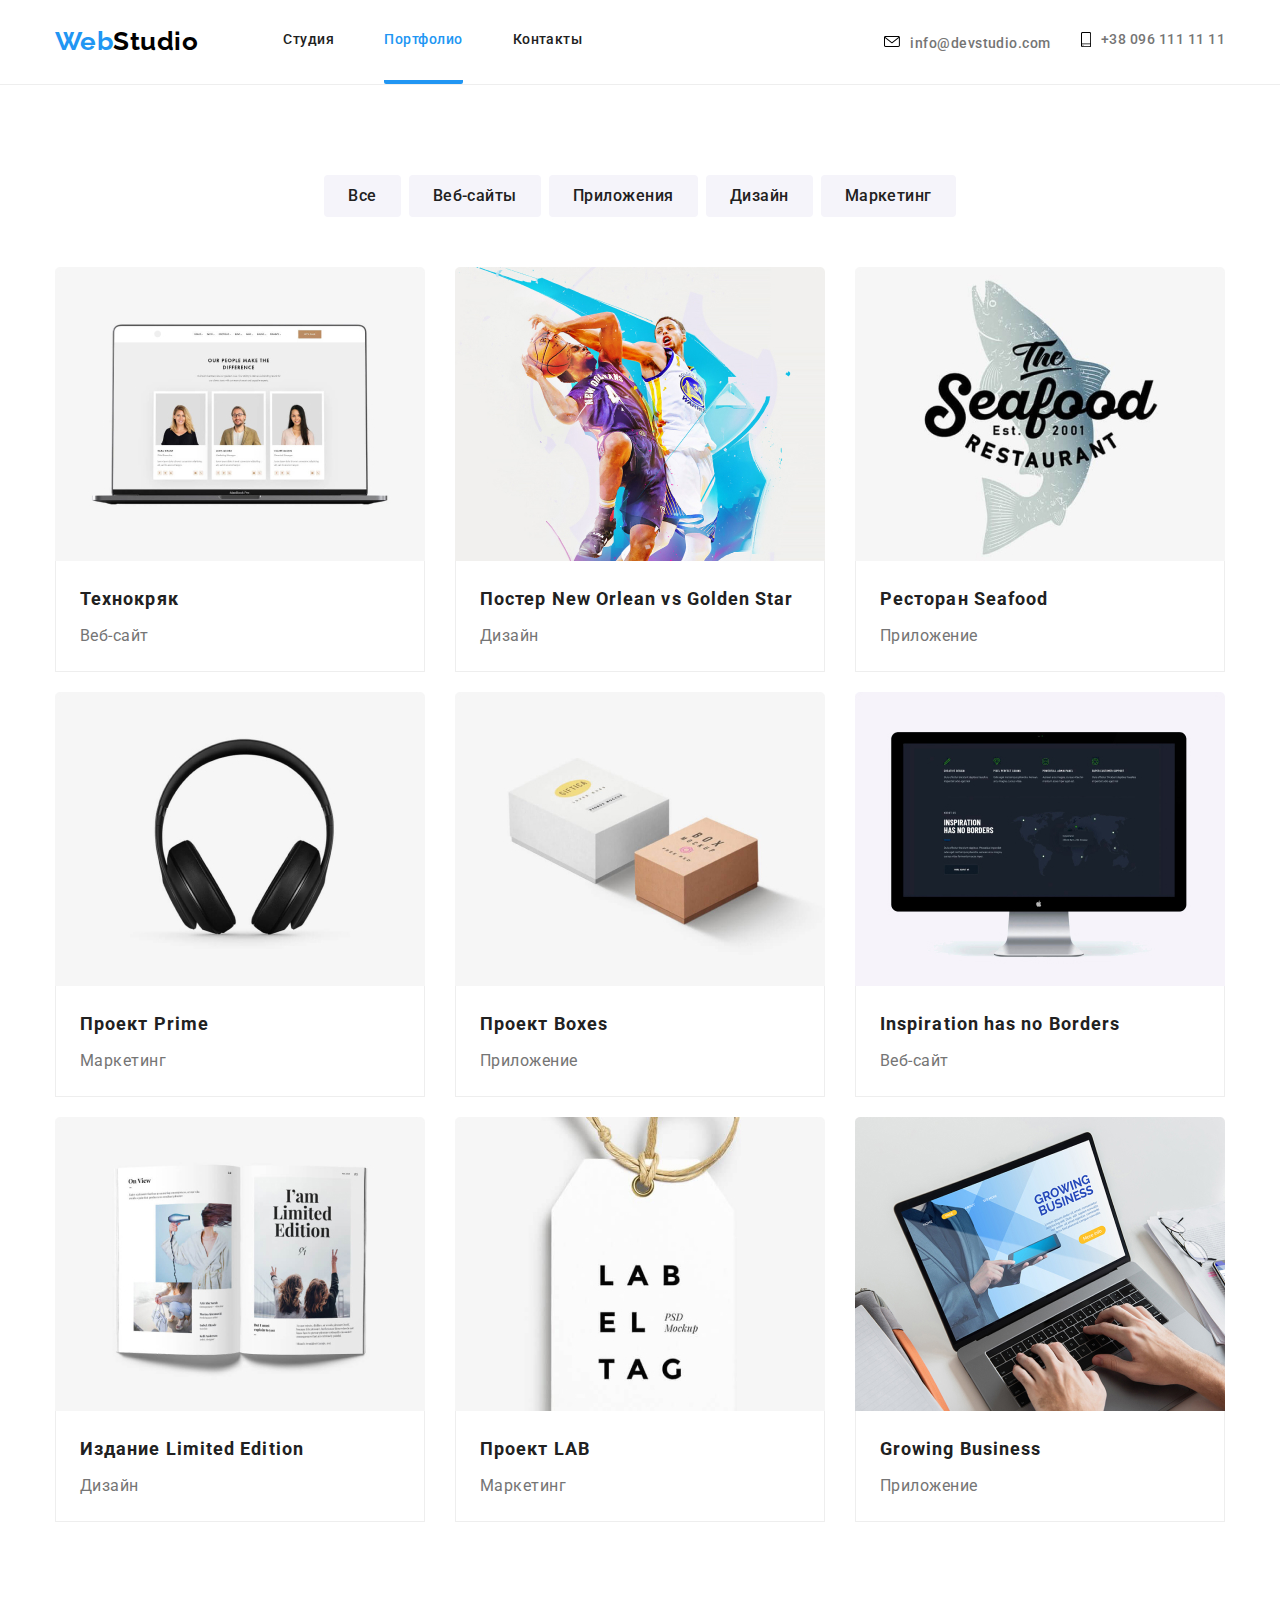
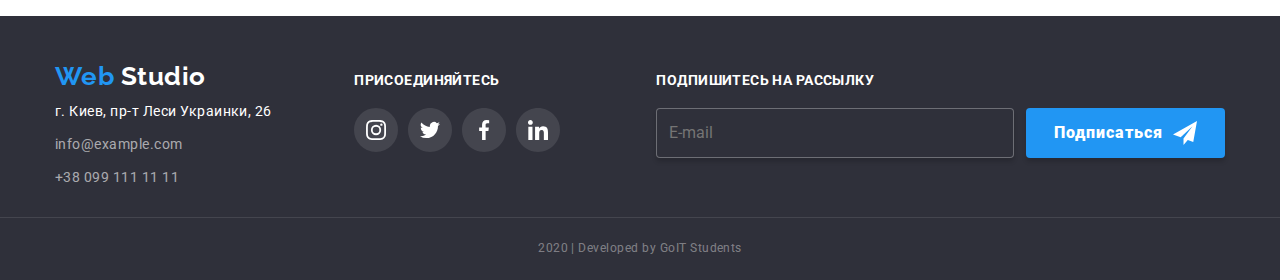
==== portfolio.html @ 364e5154 "ДЗ 4" ====
<!DOCTYPE html>
<html lang="ru">
<head>
    <meta charset="UTF-8">
    <meta name="viewport" content="width=device-width, initial-scale=1.0">
    <title>Portfolio</title>
    <link href="https://fonts.googleapis.com/css2?family=Roboto:wght@400;500;900&display=swap" rel="stylesheet">
    <link href="https://fonts.googleapis.com/css2?family=Raleway:wght@700&display=swap" rel="stylesheet">
    <link rel="stylesheet" href="https://cdnjs.cloudflare.com/ajax/libs/modern-normalize/0.6.0/modern-normalize.min.css">
    <link rel="stylesheet" href="./css/styles.css">
    
</head>
<body>
    <header class="header">
        <div class="conteiner flex">
            <nav class="nav flex">
                <a class="logo" href="./index.html"><span>Web</span> Studio</a>
                <ul class="nav-title">
                    <li><a class="link" href="./index.html">Студия</a></li>
                    <li><a class="current link" href="./portfolio.html">Портфолио</a></li>
                    <li><a class="link" href="">Контакты</a></li>
                </ul>
            </nav>
            
            <address class="contacts">
                <ul>
                    <li><a class="contacts-mail" href="mailto:info@devstudio.com">info@devstudio.com</a></li>
                    <li><a class="contacts-tel" href="tel:+380961111111">+38 096 111 11 11</a></li>
                </ul>                              
            </address>
        </div>
                   
    </header>
    <main>
        <section class="section">
            <div class="conteiner">
                <h1 class="none">Наши работы</h1>
                <ul class="filter flex-secondary">
                    <li class="fil-item"><button type="button" class="fil-button">Все</button></li>
                    <li class="fil-item"><button type="button" class="fil-button">Веб-сайты</button></li>
                    <li class="fil-item"><button type="button" class="fil-button">Приложения</button></li>
                    <li class="fil-item"><button type="button" class="fil-button">Дизайн</button></li>
                    <li class="fil-item"><button type="button" class="fil-button">Маркетинг</button></li>
                </ul>
                <ul class="list flex-secondary">
                    <li class="item">
                        <a href="">
                            <img src="./image/Portfolio/background-1.jpg" width="370" alt="Постер Технокряк">
                            <p class="text-img">Технокряк это современная площадка распространения коронавируса. Компании используют эту платформу для цифрового шпионажа и атак на защищённые сервера конкурентов.</p>
                            <div class="card-content">
                                <h2 class="list-artical">Технокряк</h2>
                                <p class="description">Веб-сайт</p>
                            </div>
                            
                        </a>
                    </li>
                    <li class="item">
                        <a href="">
                            <img src="./image/Portfolio/pic-2.jpg" width="370" alt="Постер New Orlean vs Golden Star">
                            <p class="text-img">Технокряк это современная площадка распространения коронавируса. Компании используют эту платформу для цифрового шпионажа и атак на защищённые сервера конкурентов.</p>
                            <div class="card-content">
                                <h2 class="list-artical">Постер New Orlean vs Golden Star</h2>
                                <p class="description">Дизайн</p>
                            </div>
                            
                        </a>
                        
                    </li>
                    <li class="item">
                        <a href="">
                            <img src="./image/Portfolio/pic-3.jpg" width="370" alt="Постер Seafood">
                            <p class="text-img">Технокряк это современная площадка распространения коронавируса. Компании используют эту платформу для цифрового шпионажа и атак на защищённые сервера конкурентов.</p>
                            <div class="card-content">
                                <h2 class="list-artical">Ресторан Seafood</h2>
                                <p class="description">Приложение</p>
                            </div>
                        </a>
                    
                    </li>
                    <li class="item">
                        <a href="">
                            <img src="./image/Portfolio/pic-4.jpg" width="370" alt="Постер Prime">
                            <p class="text-img">Технокряк это современная площадка распространения коронавируса. Компании используют эту платформу для цифрового шпионажа и атак на защищённые сервера конкурентов.</p>
                            <div class="card-content">
                                <h2 class="list-artical">Проект Prime</h2>
                                <p class="description">Маркетинг</p>
                            </div>
                            
                        </a>
                        
                    </li>
                    <li class="item">
                        <a href="">
                            <img src="./image/Portfolio/pic-5.jpg" width="370" alt="Постер Boxes">
                            <p class="text-img">Технокряк это современная площадка распространения коронавируса. Компании используют эту платформу для цифрового шпионажа и атак на защищённые сервера конкурентов.</p>
                            <div class="card-content">
                                <h2 class="list-artical">Проект Boxes</h2>
                                <p class="description">Приложение</p>
                            </div>
                            
                        </a>
                        
                    </li>
                    <li class="item">
                        <a href="">
                            <img src="./image/Portfolio/pic-6.jpg" width="370" alt="Постер Inspiration has no Borders">
                            <p class="text-img">Технокряк это современная площадка распространения коронавируса. Компании используют эту платформу для цифрового шпионажа и атак на защищённые сервера конкурентов.</p>
                            <div class="card-content">
                                <h2 class="list-artical">Inspiration has no Borders</h2>
                                <p class="description">Веб-сайт</p>
                            </div>
                            
                        </a>
                        
                    </li>
                    <li class="item">
                        <a href="">
                            <img src="./image/Portfolio/pic-7.jpg" width="370" alt="Постер Limited Edition">
                            <p class="text-img">Технокряк это современная площадка распространения коронавируса. Компании используют эту платформу для цифрового шпионажа и атак на защищённые сервера конкурентов.</p>
                            <div class="card-content">
                                <h2 class="list-artical">Издание Limited Edition</h2>
                                <p class="description">Дизайн</p>
                            </div>
                            
                        </a>
                        
                    </li>
                    <li class="item">
                        <a href="">
                            <img src="./image/Portfolio/pic-8.jpg" width="370" alt="Постер LAB">
                            <p class="text-img">Технокряк это современная площадка распространения коронавируса. Компании используют эту платформу для цифрового шпионажа и атак на защищённые сервера конкурентов.</p>
                            <div class="card-content">
                                <h2 class="list-artical">Проект LAB</h2>
                                <p class="description">Маркетинг</p>
                            </div>
                            
                        </a>
                        
                    </li>
                    <li class="item">
                        <a href="">
                            <img src="./image/Portfolio/pic-9.jpg" width="370" alt="Постер Growing Business">
                            <p class="text-img">Технокряк это современная площадка распространения коронавируса. Компании используют эту платформу для цифрового шпионажа и атак на защищённые сервера конкурентов.</p>
                            <div class="card-content">
                                <h2 class="list-artical">Growing Business</h2>
                                <p class="description">Приложение</p>
                            </div>
                            
                        </a>
                        
                    </li>
                </ul>
            </div>
        </section>
        
    </main>
    <footer class="section-footer">
        <div class="conteiner flex">
            <div>
                <a class="logo-footer" href="./index.html"><span>Web</span> Studio</a>
                <address>
                    <p class="street">г. Киев, пр-т Леси Украинки, 26</p>
                    <ul>
                        <li><a class="contacts mail" href="mailto:info@example.com">info@example.com</a></li>
                        <li><a class="contacts tel" href="tel:+380991111111">+38 099 111 11 11</a></li>
                    </ul> 
                </address>
            </div>
            
            <div class="join">
                <b class="join-title">Присоединяйтесь</b>
                <ul class="flex-secondary">
                    <li class="join-link"><a href="" aria-label="Ссылка на Instagram">
                        <svg class='footer-network'>
                            <use href="./image/symbol-defs.svg#icon-Instagram"></use>

                        </svg></a>
                    </li>
                    <li class="join-link"><a href="" aria-label="Ссылка на Twitter">
                        <svg class='footer-network'>
                            <use href="./image/symbol-defs.svg#icon-Twitter"></use>

                        </svg></a>
                    </li>
                    <li class="join-link"><a href="" aria-label="Ссылка на Facebook">
                        <svg class='footer-network'>
                            <use href="./image/symbol-defs.svg#icon-Facebook"></use>
                        </svg></a>
                    </li>
                    <li class="join-link"><a href="" aria-label="Ссылка на LinkedIn">
                        <svg class='footer-network'>
                            <use href="./image/symbol-defs.svg#icon-Linkedin"></use>

                        </svg></a>
                    </li>
                </ul>
            </div>
            <div class="subscribe flex-secondary">
                <div>
                    <b class="subscribe-title">Подпишитесь на рассылку</b>
                    <input class="subscribe-input" type="text" name="E-mail" placeholder="E-mail">
                </div>
                <div class="subscribe-button flex-secondary">
                    <a href="" >Подписаться </a>
                    <svg class="icon-join">
                        <use href="./image/symbol-defs.svg#icon-icon-join"></use>
                    </svg></a>
                </div>
            </div>
                    
        </div>
        <p class="caption">2020 | Developed by GoIT Students</p>
    </footer>
</body>
</html>
---- css/styles.css ----
/* Цвет основного текста color: #757575; */
/* Вторичный цвет текста color: #212121; */
/* Акцент color: #2196F3; */
/* Цвет фона вторичный background: #F5F4FA;*/

:root {
    --primary-text-color: #757575;
    --secondary-text-color: #212121;
    --accent-color: #2196F3;
    --secondary-background-color: #F5F4FA;
}

html {
    box-sizing: border-box;
}
  
*,
*::before,
*::after {
    box-sizing: inherit;
}

body {
    font-family: 'Roboto', sans-serif;
    color: var(--primary-text-color);
    background-color: #ffffff;
    letter-spacing: 0.03em;
    
}

a {
    text-decoration: none;
    color: var(--secondary-text-color);
    font-style: normal;
}

a:hover,
a:focus {
    color: var(--accent-color);
}

ul {
    list-style: none;
    margin: 0;
    padding: 0;
}

.section {
    padding-bottom: 94px;
    
}

.section-footer {
    padding-bottom: 0px;
}

.conteiner {
    margin-left: auto;
    margin-right: auto;
    padding-left: 15px;
    padding-right: 15px;
    width: 1200px;
}

.flex {
    display: flex;
    justify-content: space-between;
    align-items: center;
    
}

.flex-secondary {
    display: flex;
}

/* Шапка страниц */

.header {
    border-bottom: 1px solid #EEEEEE;
}

nav > .logo {
    display: flex;
    margin-right: 85px;
    padding-top: 24px;
    padding-bottom: 25px;
    color: #000000;
    font-weight: 700;
    font-size: 26px;
    line-height: 1.2;
    font-family: 'Raleway', sans-serif;  
}


.logo > span {
    color: var(--accent-color);
}

.nav-title {
    display: flex;
    font-weight: 500;
    font-size: 14px;
    line-height: 1.14;
}

.nav-title li:not(:last-child) {
    margin-right: 50px;
}

.contacts ul {
    display: flex;
}

.contacts li:not(:last-child) {
    margin-right: 30px;
}

.link{
    display: block;
    padding-bottom: 32px;
    padding-top: 32px;
}

.link:hover,
.link:focus {
    border-bottom: 4px solid var(--accent-color);
    border-radius: 2px;
    cursor: pointer;
}

.current {
    color: var(--accent-color);
    border-bottom: 4px solid var(--accent-color);
    border-radius: 2px;
        
}


.contacts a {
    display: inline-flex;
    color: var(--primary-text-color);
    font-weight: 500;
    font-size: 14px;
    line-height: 1.14;
    
}

.contacts a:hover,
.contacts a:focus {
    color: var(--accent-color);
}

header .contacts {
    padding-bottom: 32px;
    padding-top: 32px;
    
}

header .contacts ul {
    display: flex;
    align-items: flex-end;
}

.contacts-mail::before {
    content: "";
    width: 16px;
    height: 11.2px;
    margin-right: 10px;
    background-image: url("../image/E-mail.svg");
    background-size: cover;
    fill: var(--primary-text-color);
}

.contacts-mail:hover {
    fill: var(--accent-color);
}

.contacts-tel::before {
    content: "";
    width: 10px;
    height: 15px;
    margin-right: 10px;
    background-image: url("../image/Tel.svg");
    background-size: cover;
    fill: var(--primary-text-color);
}

.contacts-tel:hover {
    fill: var(--accent-color);
}

/* Тело основной страницы */

/* Герой */

.hero {
    max-width: 1600px;
    height: 600px;
    margin-left: auto;
    margin-right: auto;
    text-align: center;
    background-image: linear-gradient( 
        to right, 
        rgba(47, 48, 58, 0.8), 
        rgba(47, 48, 58, 0.8)), 
        url("../image/Header-img.jpg");
    background-color: var(--primary-text-color);
    background-repeat: no-repeat;
    
}

.hero-title {
    padding-top: 200px;
    font-weight: 900;
    font-size: 44px;
    color: #FFFFFF;
    letter-spacing: 0.06em;
    line-height: 1.36;
    margin-top: 0px;
    margin-bottom: 30px;   
}

.hero-link {
    display: inline-block;
    font-weight: 700;
    font-size: 16px; 
    letter-spacing: 0.06em;
    color: #FFFFFF;
    background-color: var(--accent-color);
    line-height: 1.875;
    padding: 10px 32px;
    border-radius: 4px;
    min-width: 200px;
}
.hero-link:hover,
.hero-link:focus {
    color: #FFFFFF;
}

/* Преимущества */

.i {
    padding-top: 94px;
}

.advantages {
    width: 270px;
    margin-right: 30px;
}

.icon-conteiner::before {
    width: 270px;
    height: 120px;
    background-color: var(--secondary-text-color);

}

.icon-conteiner {
    width: 270px;
    height: 120px;
    background-color: var(--secondary-background-color);
    margin-bottom: 30px;
}

.conteiner .advantages:last-child {
    margin-right: 0;
}

.icon {
    width: 70px;
    height: 70px;
    margin-top: 25px;
    margin-bottom: 25px;
    margin-left: 100px;
    margin-right: 100px;
    
}
.advantages-title {
    font-weight: 700;
    font-size: 14px;
    color: var(--secondary-text-color);
    text-transform: uppercase;
    line-height: 1.14;
    margin-bottom: 10px;
    margin-top: 0;
    
}


.advantages-text {
    font-weight: 400;
    font-size: 14px;
    line-height: 1.7;
    margin-top: 0;
    margin-bottom: 0;
}

/* Чем мы занимаемся */


.icon-work {
    display: block;
    margin-top: 0;
}

.title-h2 {
    font-weight: 700;
    font-size: 36px;
    color: var(--secondary-text-color);
    line-height: 1.17;
    margin-top: 0;
    margin-bottom: 50px;
    text-align: center;
}

.work-text {
    width: 370px;
    font-weight: 700;
    font-size: 14px;
    line-height: 1.14;
    color: #FFFFFF;
    text-transform: uppercase;
    background-color: rgba(47, 48, 58, 0.8);
    padding: 27px;
    margin-top: 0;
    margin-bottom: 0;
    text-align: center;
}

/* Наша команда */

.section-team {
    padding-bottom: 94px;
    padding-top: 94px;
    background-color: var(--secondary-background-color);
}

.team-item {
    width: 270px;
    text-align: center;
    background-color: #ffffff;
    box-shadow: 0px 2px 1px rgba(0, 0, 0, 0.2), 0px 1px 1px rgba(0, 0, 0, 0.14), 0px 1px 3px rgba(0, 0, 0, 0.12);
    border-radius: 0px 0px 4px 4px;
}

.icon-team {
    display: block;
    margin-bottom: 30px;
}

.team-member {
    font-weight: 500;
    font-size: 16px;
    line-height: 1.2;
    color: var(--secondary-text-color);
    margin-bottom: 10px;
    margin-top: 0;
}

.team-job {
    font-weight: 400;
    font-size: 16px;
    line-height: 1.2;
    color: var(--primary-text-color);
    margin-top: 0;
    margin-bottom: 16px;
}

.team-link {
    padding-bottom: 24px;
    justify-content: center;
}

.team-link li {
    margin-right: 10px;
}

.team-link li:last-child {
    margin-right: 0;
}

.network {
    width: 44px;
    height: 44px;
    
}

.network:hover,
.network:focus {
    --color5: #ffffff;
    --color3: #2196F3;
     
}


/* Постоянные клиенты */

.clients {
    display: flex;
    justify-content: center;
    align-items: center;
    width: 170px;
    height: 90px;
    border: 1px solid #AFB1B8;
    border-radius: 4px;
}


.clients > a {
    /*padding-top: 19px;*/
    /*padding-bottom: 19px;*/
}

.clients:hover,
.clients:focus {
    border: 1px solid var(--accent-color);
    cursor: pointer;
}

.clients-logo-1 {
    width: 44px;
    height: 49px;
}

.clients-logo-2 {
    width: 40px;
    height: 52px;
}

.clients-logo-3 {
    width: 41px;
    height: 43px;
}

.clients-logo-4 {
    width: 80px;
    height: 42px;
    --color2: #afb1b8;
}

.clients-logo-5 {
    width: 59px;
    height: 47px;
}

.clients-logo-6 {
    width: 88px;
    height: 45px;
}

.logo-hover:hover,
.logo-hover:focus {
    --color2: #2196f3;
    --color5: #2196f3;
}

/* Подвал */

footer {
    background-color: #2F303A;
}


.logo-footer {
    display: inline-block;
    color: #FFFFFF;
    font-weight: 700;
    font-size: 26px;
    line-height: 1.2;
    font-family: "Raleway", sans-serif;
    padding-top: 45px;
    margin-bottom: 8px;
}
.logo-footer > span {
    color: var(--accent-color);
    letter-spacing: 0.03em;
}

.logo-footer:hover,
.logo-footer:focus {
    color: #FFFFFF;
}

.street {
    font-style: normal;
    color: #FFFFFF;
    font-size: 14px;
    line-height: 1.7;
    margin-top: 0;
    margin-bottom: 9px;
    margin-right: 80px;
}

footer address {
    padding-bottom: 28px;
}

footer .contacts {
    font-weight: 400;
    font-size: 14px;
    line-height: 1.7;
    color: rgba(255, 255, 255, 0.6);
}
.contacts.mail {
    display: inline-block;
    margin-bottom: 9px;
}

.join-title,
.subscribe-title {
    display: block;
    color: #FFFFFF;
    font-weight: bold;
    font-size: 14px;
    line-height: 1.14;
    text-transform: uppercase;
    line-height: 16px;
    letter-spacing: 0.03em;
    margin-bottom: 20px;
    
}

.join-link:hover {
    cursor: pointer;
}

.join-link + .join-link {
    margin-left: 10px;
}

.footer-network {
    width: 44px;
    height: 44px;
    --color3: rgba(255, 255, 255, 0.1);
    --color5: #ffffff;
}

.footer-network:hover,
.footer-network:focus {
    --color3: var(--accent-color);
}

.join {
    padding-bottom: 56px;
    margin-right: 94px;
}

.subscribe {
    padding-bottom: 50px;
    align-items: flex-end;
}

.subscribe-input {
    display: inline-block;
    width: 358px;
    height: 50px;
    padding: 18px 12px;
    margin-right: 12px;
    color: rgba(255, 255, 255, 0.6);
    background-color: #2F303A;
    border: 1px solid rgba(255, 255, 255, 0.3);
    box-shadow: 0px 4px 4px rgba(0, 0, 0, 0.15);
    border-radius: 4px;
}

.subscribe-button a {
    display: inline-block;
    color: #FFFFFF;
    font-weight: 900;
    font-size: 16px;
    line-height: 1.875;
    letter-spacing: 0.06em;
}

.subscribe-button img {
    display: inline-block;
}

.subscribe-button {
    align-items: center;
    padding: 10px 28px;
    vertical-align: middle;
    background-color: var(--accent-color);
    box-shadow: 0px 4px 4px rgba(0, 0, 0, 0.15);
    border-radius: 4px;
}

.icon-join {
    display: block;
    margin-left: 10px;
    width: 24px;
    height: 24px;
    background-image: url("./image/icon-send");
    

}

.caption {
    font-weight: 400;
    font-size: 12px;
    line-height: 2;
    color: rgba(255, 255, 255, 0.4);
    border-top: 1px solid rgba(255, 255, 255, 0.1);
    text-align: center;
    padding-top: 18px;
    padding-bottom: 20px;
    margin-top: 0;
    margin-bottom: 0;
}

footer > .conteiner {
    align-items: baseline;
}



/* Тело страницы портфолио */

.filter {
    justify-content: center;
    padding-bottom: 50px;
    padding-top: 90px;
}

.fil-item {
    margin-right: 8px;
}

.filter li:last-child {
    margin-right: 0;
}

.fil-button {
    padding: 6px 22px;
    border: 2px solid transparent;
    border-radius: 4px;
    background-color: var(--secondary-background-color);
    font-family: 'Roboto', sans-serif;
    font-style: normal;
    font-weight: 500;
    font-size: 16px;
    line-height: 1.62;
    letter-spacing: 0.03em;
    color: #212121;
}

.fil-button:hover,
.fil-button:focus {
    border: 2px solid var(--accent-color);
    border-radius: 4px;
    color: #ffffff;
    background-color: var(--accent-color);
    box-shadow: 0px 2px 2px rgba(0, 0, 0, 0.12), 0px 1px 2px rgba(0, 0, 0, 0.08), 0px 3px 1px rgba(0, 0, 0, 0.1);
    
}

.text-img {
    display:none;
    margin-top: 0;
    margin-bottom: 0;
    font-weight: 400;
    font-size: 18px;
    line-height: 1.6;
    color: #FFFFFF;
    background-color: var(--accent-color);
    
}

.card-content {
    padding-top: 20px;
    padding-bottom: 20px;
    padding-left: 24px;
    padding-right: 24px;
    border-right: 1px solid #EEEEEE;
    border-bottom: 1px solid #EEEEEE;
    border-left: 1px solid #EEEEEE;
}

.list {
    flex-wrap: wrap;
    justify-content: space-between;
}

.list .item {
    width: 370px;
    margin-bottom: 20px;
}

.list .item:nth-last-child(-n + 3) {
    margin-bottom: 0;
}

.list .item:focus,
.list .item:hover {
    box-shadow: 1px 4px 6px rgba(0, 0, 0, 0.16), 0px 4px 4px rgba(0, 0, 0, 0.06), 0px 1px 1px rgba(0, 0, 0, 0.12);
}

.list a:hover,
.list a:focus {
    color: var(--secondary-text-color);
    
}

.list img {
    display: block;
    margin-bottom: 0px;
}

.list-artical {
    margin-bottom: 4px;
    margin-top: 0;
    font-weight: 700;
    font-size: 18px;
    line-height: 2;
    letter-spacing: 0.06em;
}

.description {
    margin-bottom: 0;
    margin-top: 0;
    margin-left: 0;
    color: var(--primary-text-color);
    line-height: 1.875;
}

.none {
    display: none;
}
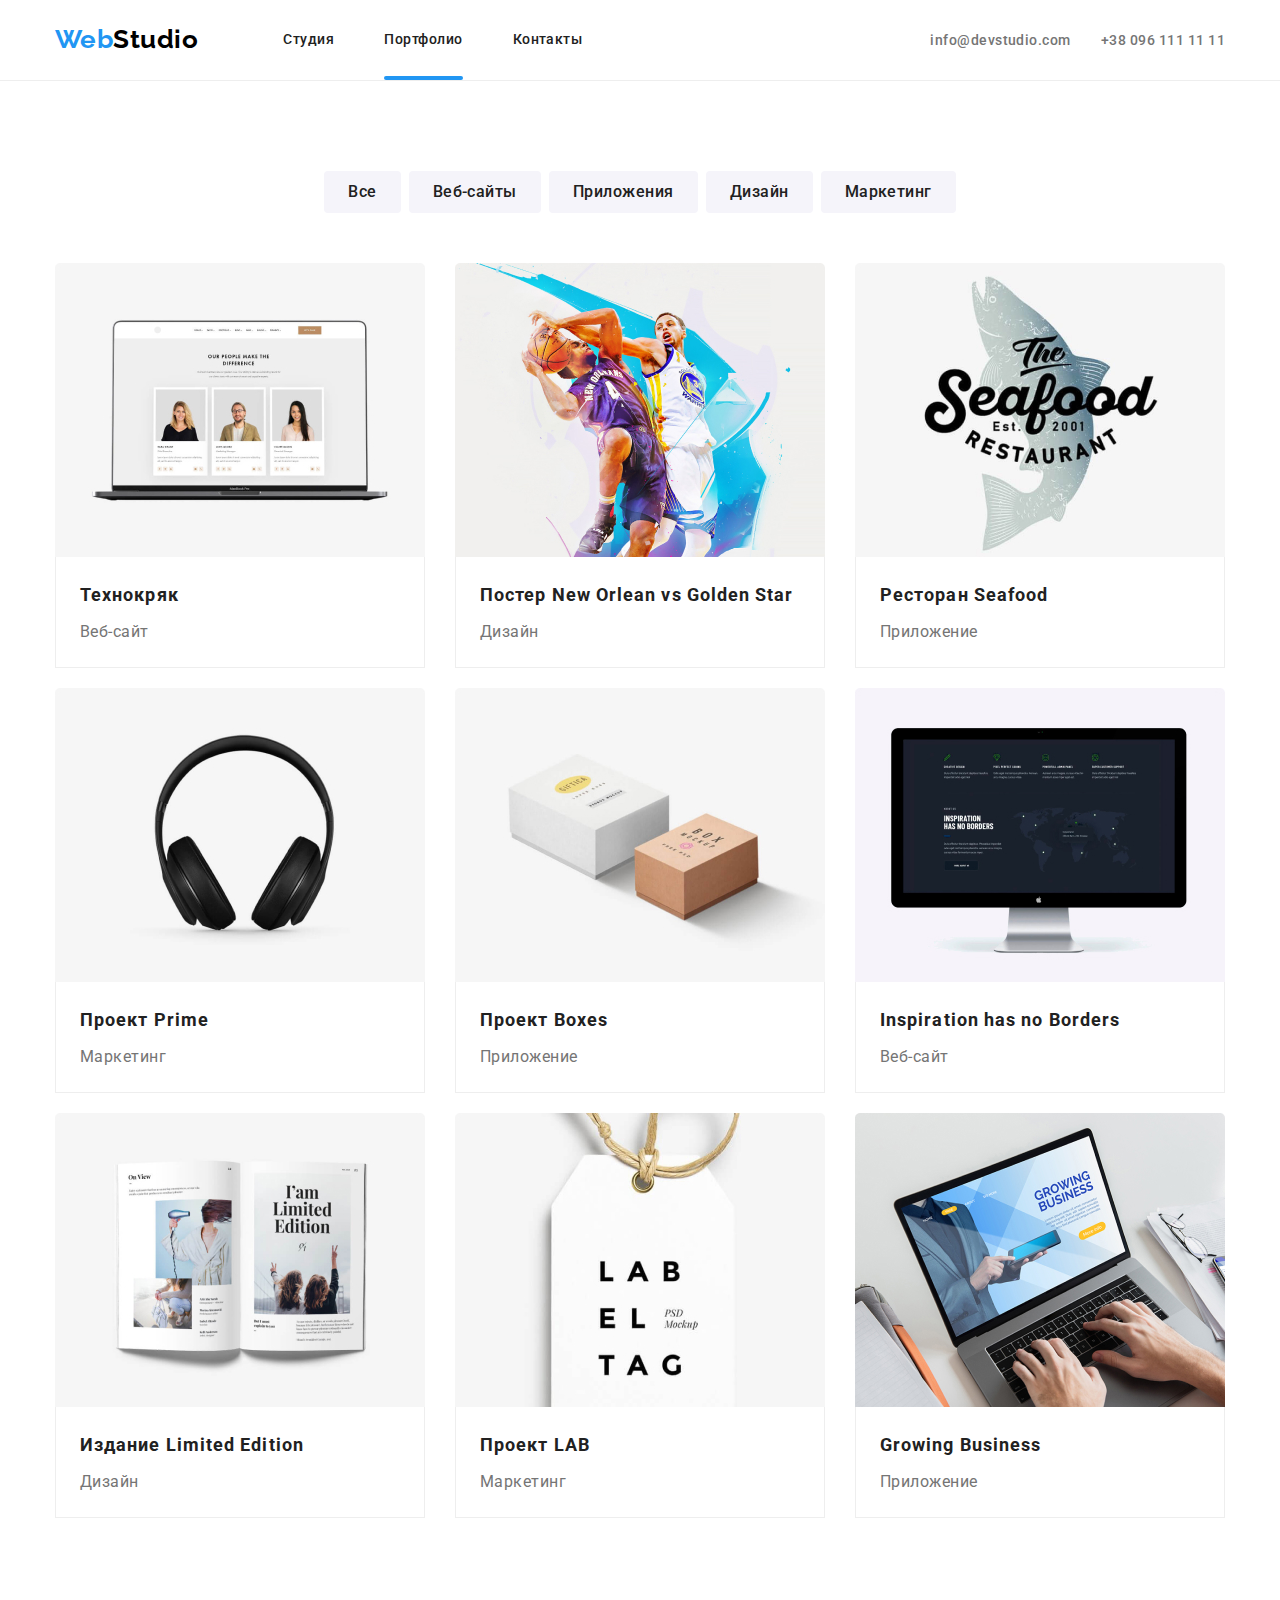
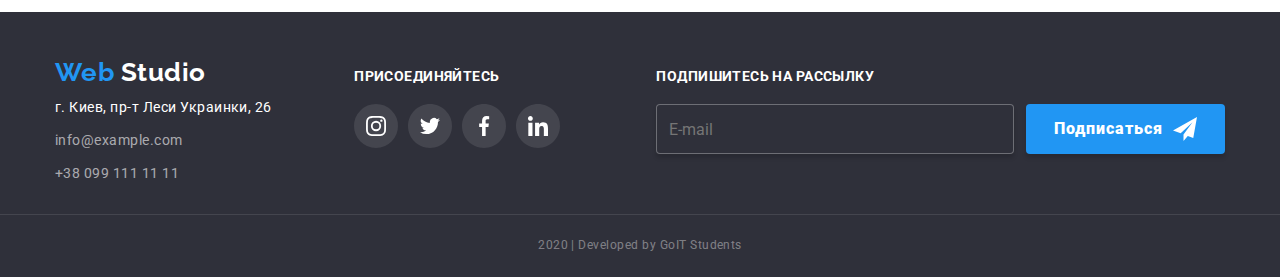
==== commit 2d846120: "ДЗ 4 ошибки" ====
--- a/portfolio.html
+++ b/portfolio.html
@@ -24,7 +24,7 @@
             
             <address class="contacts">
                 <ul>
-                    <li><a class="contacts-mail" href="mailto:info@devstudio.com">info@devstudio.com</a></li>
+                    <li class="contacts-item"><a class="contacts-mail" href="mailto:info@devstudio.com">info@devstudio.com</a></li>
                     <li><a class="contacts-tel" href="tel:+380961111111">+38 096 111 11 11</a></li>
                 </ul>                              
             </address>
@@ -44,9 +44,12 @@
                 </ul>
                 <ul class="list flex-secondary">
                     <li class="item">
-                        <a href="">
-                            <img src="./image/Portfolio/background-1.jpg" width="370" alt="Постер Технокряк">
-                            <p class="text-img">Технокряк это современная площадка распространения коронавируса. Компании используют эту платформу для цифрового шпионажа и атак на защищённые сервера конкурентов.</p>
+                        <a href="" class="list-link">
+                            <div class="techno">
+                                <img src="./image/Portfolio/background-1.jpg" width="370" alt="Постер Технокряк">
+                                <p class="text-img">Технокряк это современная площадка распространения коронавируса. Компании используют эту платформу для цифрового шпионажа и атак на защищённые сервера конкурентов.</p>
+                            </div>
+                            
                             <div class="card-content">
                                 <h2 class="list-artical">Технокряк</h2>
                                 <p class="description">Веб-сайт</p>
@@ -55,7 +58,7 @@
                         </a>
                     </li>
                     <li class="item">
-                        <a href="">
+                        <a href="" class="techno">
                             <img src="./image/Portfolio/pic-2.jpg" width="370" alt="Постер New Orlean vs Golden Star">
                             <p class="text-img">Технокряк это современная площадка распространения коронавируса. Компании используют эту платформу для цифрового шпионажа и атак на защищённые сервера конкурентов.</p>
                             <div class="card-content">
@@ -67,7 +70,7 @@
                         
                     </li>
                     <li class="item">
-                        <a href="">
+                        <a href="" class="techno">
                             <img src="./image/Portfolio/pic-3.jpg" width="370" alt="Постер Seafood">
                             <p class="text-img">Технокряк это современная площадка распространения коронавируса. Компании используют эту платформу для цифрового шпионажа и атак на защищённые сервера конкурентов.</p>
                             <div class="card-content">
@@ -78,7 +81,7 @@
                     
                     </li>
                     <li class="item">
-                        <a href="">
+                        <a href="" class="techno">
                             <img src="./image/Portfolio/pic-4.jpg" width="370" alt="Постер Prime">
                             <p class="text-img">Технокряк это современная площадка распространения коронавируса. Компании используют эту платформу для цифрового шпионажа и атак на защищённые сервера конкурентов.</p>
                             <div class="card-content">
@@ -90,7 +93,7 @@
                         
                     </li>
                     <li class="item">
-                        <a href="">
+                        <a href="" class="techno">
                             <img src="./image/Portfolio/pic-5.jpg" width="370" alt="Постер Boxes">
                             <p class="text-img">Технокряк это современная площадка распространения коронавируса. Компании используют эту платформу для цифрового шпионажа и атак на защищённые сервера конкурентов.</p>
                             <div class="card-content">
@@ -102,7 +105,7 @@
                         
                     </li>
                     <li class="item">
-                        <a href="">
+                        <a href="" class="techno">
                             <img src="./image/Portfolio/pic-6.jpg" width="370" alt="Постер Inspiration has no Borders">
                             <p class="text-img">Технокряк это современная площадка распространения коронавируса. Компании используют эту платформу для цифрового шпионажа и атак на защищённые сервера конкурентов.</p>
                             <div class="card-content">
@@ -114,7 +117,7 @@
                         
                     </li>
                     <li class="item">
-                        <a href="">
+                        <a href="" class="techno">
                             <img src="./image/Portfolio/pic-7.jpg" width="370" alt="Постер Limited Edition">
                             <p class="text-img">Технокряк это современная площадка распространения коронавируса. Компании используют эту платформу для цифрового шпионажа и атак на защищённые сервера конкурентов.</p>
                             <div class="card-content">
@@ -126,7 +129,7 @@
                         
                     </li>
                     <li class="item">
-                        <a href="">
+                        <a href="" class="techno">
                             <img src="./image/Portfolio/pic-8.jpg" width="370" alt="Постер LAB">
                             <p class="text-img">Технокряк это современная площадка распространения коронавируса. Компании используют эту платформу для цифрового шпионажа и атак на защищённые сервера конкурентов.</p>
                             <div class="card-content">
@@ -138,7 +141,7 @@
                         
                     </li>
                     <li class="item">
-                        <a href="">
+                        <a href="" class="techno">
                             <img src="./image/Portfolio/pic-9.jpg" width="370" alt="Постер Growing Business">
                             <p class="text-img">Технокряк это современная площадка распространения коронавируса. Компании используют эту платформу для цифрового шпионажа и атак на защищённые сервера конкурентов.</p>
                             <div class="card-content">
--- a/css/styles.css
+++ b/css/styles.css
@@ -109,6 +109,7 @@
 
 .contacts ul {
     display: flex;
+    align-items: baseline;
 }
 
 .contacts li:not(:last-child) {
@@ -123,18 +124,28 @@
 
 .link:hover,
 .link:focus {
-    border-bottom: 4px solid var(--accent-color);
+    cursor: pointer;
+}
+
+
+
+.current {
+    display: inline-flex;
+    position: relative;
+          
+}
+
+.current::after {
+    content: "";
+    display: block;
+    width: 100%;
+    height: 4px;
+    background-color: var(--accent-color);
     border-radius: 2px;
-    cursor: pointer;
-}
-
-.current {
-    color: var(--accent-color);
-    border-bottom: 4px solid var(--accent-color);
-    border-radius: 2px;
-        
-}
-
+    position: absolute;
+    bottom: 0;
+    right: 0;
+}
 
 .contacts a {
     display: inline-flex;
@@ -148,12 +159,12 @@
 .contacts a:hover,
 .contacts a:focus {
     color: var(--accent-color);
+    
 }
 
 header .contacts {
-    padding-bottom: 32px;
-    padding-top: 32px;
-    
+    padding-bottom: 30px;
+    padding-top: 30px;
 }
 
 header .contacts ul {
@@ -161,21 +172,22 @@
     align-items: flex-end;
 }
 
-.contacts-mail::before {
-    content: "";
+.contacts-svg {
     width: 16px;
-    height: 11.2px;
+    height: 12px;
     margin-right: 10px;
-    background-image: url("../image/E-mail.svg");
-    background-size: cover;
-    fill: var(--primary-text-color);
-}
-
-.contacts-mail:hover {
-    fill: var(--accent-color);
-}
-
-.contacts-tel::before {
+    --color2: var(--primary-text-color);
+    --color4: var(--primary-text-color);
+    
+}
+
+.contacts-item:hover .contacts-svg,
+.contacts-item:focus .contacts-svg  {
+    --color2: var(--accent-color);
+    --color4: var(--accent-color);
+}
+
+/*.contacts-tel::before {
     content: "";
     width: 10px;
     height: 15px;
@@ -187,7 +199,9 @@
 
 .contacts-tel:hover {
     fill: var(--accent-color);
-}
+}*/
+
+
 
 /* Тело основной страницы */
 
@@ -313,7 +327,14 @@
     text-align: center;
 }
 
+.work-img {
+    position: relative;
+}
+
 .work-text {
+    position: absolute;
+    bottom: 0;
+    right: 0;
     width: 370px;
     font-weight: 700;
     font-size: 14px;
@@ -326,6 +347,8 @@
     margin-bottom: 0;
     text-align: center;
 }
+
+
 
 /* Наша команда */
 
@@ -385,13 +408,15 @@
     
 }
 
-.network:hover,
-.network:focus {
+.network-link:hover .network,
+.network-link:focus .network {
     --color5: #ffffff;
     --color3: #2196F3;
-     
-}
-
+}
+
+.network-li {
+
+}
 
 /* Постоянные клиенты */
 
@@ -405,21 +430,41 @@
     border-radius: 4px;
 }
 
-
-.clients > a {
-    /*padding-top: 19px;*/
-    /*padding-bottom: 19px;*/
-}
-
-.clients:hover,
-.clients:focus {
+.clients-list li:first-of-type a{
+    padding: 18px 62px;
+}
+
+.clients-list li:nth-of-type(2) a{
+    padding: 16px 64px;
+}
+
+.clients-list li:nth-of-type(3) a{
+    padding: 21px 64px;
+}
+
+.clients-list li:nth-of-type(4) a{
+    padding: 21px 44px;
+}
+
+.clients-list li:nth-of-type(5) a{
+    padding: 19px 55px;
+}
+
+.clients-list li:last-of-type a{
+    padding: 20px 40px;
+}
+
+.clients a:hover,
+.clients a:focus {
     border: 1px solid var(--accent-color);
+    border-radius: 4px;
     cursor: pointer;
 }
 
 .clients-logo-1 {
     width: 44px;
     height: 49px;
+    
 }
 
 .clients-logo-2 {
@@ -448,10 +493,11 @@
     height: 45px;
 }
 
-.logo-hover:hover,
-.logo-hover:focus {
+.logo-hover:hover .clients-logo,
+.logo-hover:focus .clients-logo {
     --color2: #2196f3;
     --color5: #2196f3;
+    
 }
 
 /* Подвал */
@@ -535,8 +581,8 @@
     --color5: #ffffff;
 }
 
-.footer-network:hover,
-.footer-network:focus {
+.join-link a:hover .footer-network,
+.join-link a:focus .footer-network {
     --color3: var(--accent-color);
 }
 
@@ -654,17 +700,76 @@
     
 }
 
+
+
+/*.techno:hover,
+.techno:focus {
+    display: inline-flex;
+    position: relative;
+    opacity: 0.9;
+}*/
+
+
+
 .text-img {
-    display:none;
+    /*content: "";*/
+    /*position: absolute;*/
+   /* opacity: 0;*/
+    width: 370px;
+    height: 294px;
+    top: 0;
+    left: 0;
     margin-top: 0;
     margin-bottom: 0;
+    padding-top: 63px;
+    padding-left: 24px;
+    padding-right: 24px;
+   /* background-color: var(--accent-color);
+    background-size: 100% 100%;*/
+
+    display: none;
+    
     font-weight: 400;
     font-size: 18px;
     line-height: 1.6;
     color: #FFFFFF;
+
+    /*transition: transform 250ms cubic-bezier(0.4, 0, 0.2, 1);*/
+
+}
+
+/*.text-img::before {
+    content: "";
+    position: absolute;
+    opacity: 0;
+    width: 370px;
+    height: 294px;
+    top: 0;
+    left: 0;
+    margin-top: 0;
+    margin-bottom: 0;
+    padding-top: 63px;
+    padding-left: 24px;
+    padding-right: 24px;
     background-color: var(--accent-color);
-    
-}
+    background-size: 100% 100%;
+
+    
+    
+    font-weight: 400;
+    font-size: 18px;
+    line-height: 1.6;
+    color: #FFFFFF;
+
+    transition: transform 250ms cubic-bezier(0.4, 0, 0.2, 1);
+
+}*/
+
+/*.text-img:hover::after {
+    opacity: 0.9;
+    transform: translateY(-295px);
+} */
+
 
 .card-content {
     padding-top: 20px;
@@ -695,6 +800,10 @@
     box-shadow: 1px 4px 6px rgba(0, 0, 0, 0.16), 0px 4px 4px rgba(0, 0, 0, 0.06), 0px 1px 1px rgba(0, 0, 0, 0.12);
 }
 
+/*.item:focus .list-link {
+    box-shadow: 1px 4px 6px rgba(0, 0, 0, 0.16), 0px 4px 4px rgba(0, 0, 0, 0.06), 0px 1px 1px rgba(0, 0, 0, 0.12);
+}*/
+
 .list a:hover,
 .list a:focus {
     color: var(--secondary-text-color);
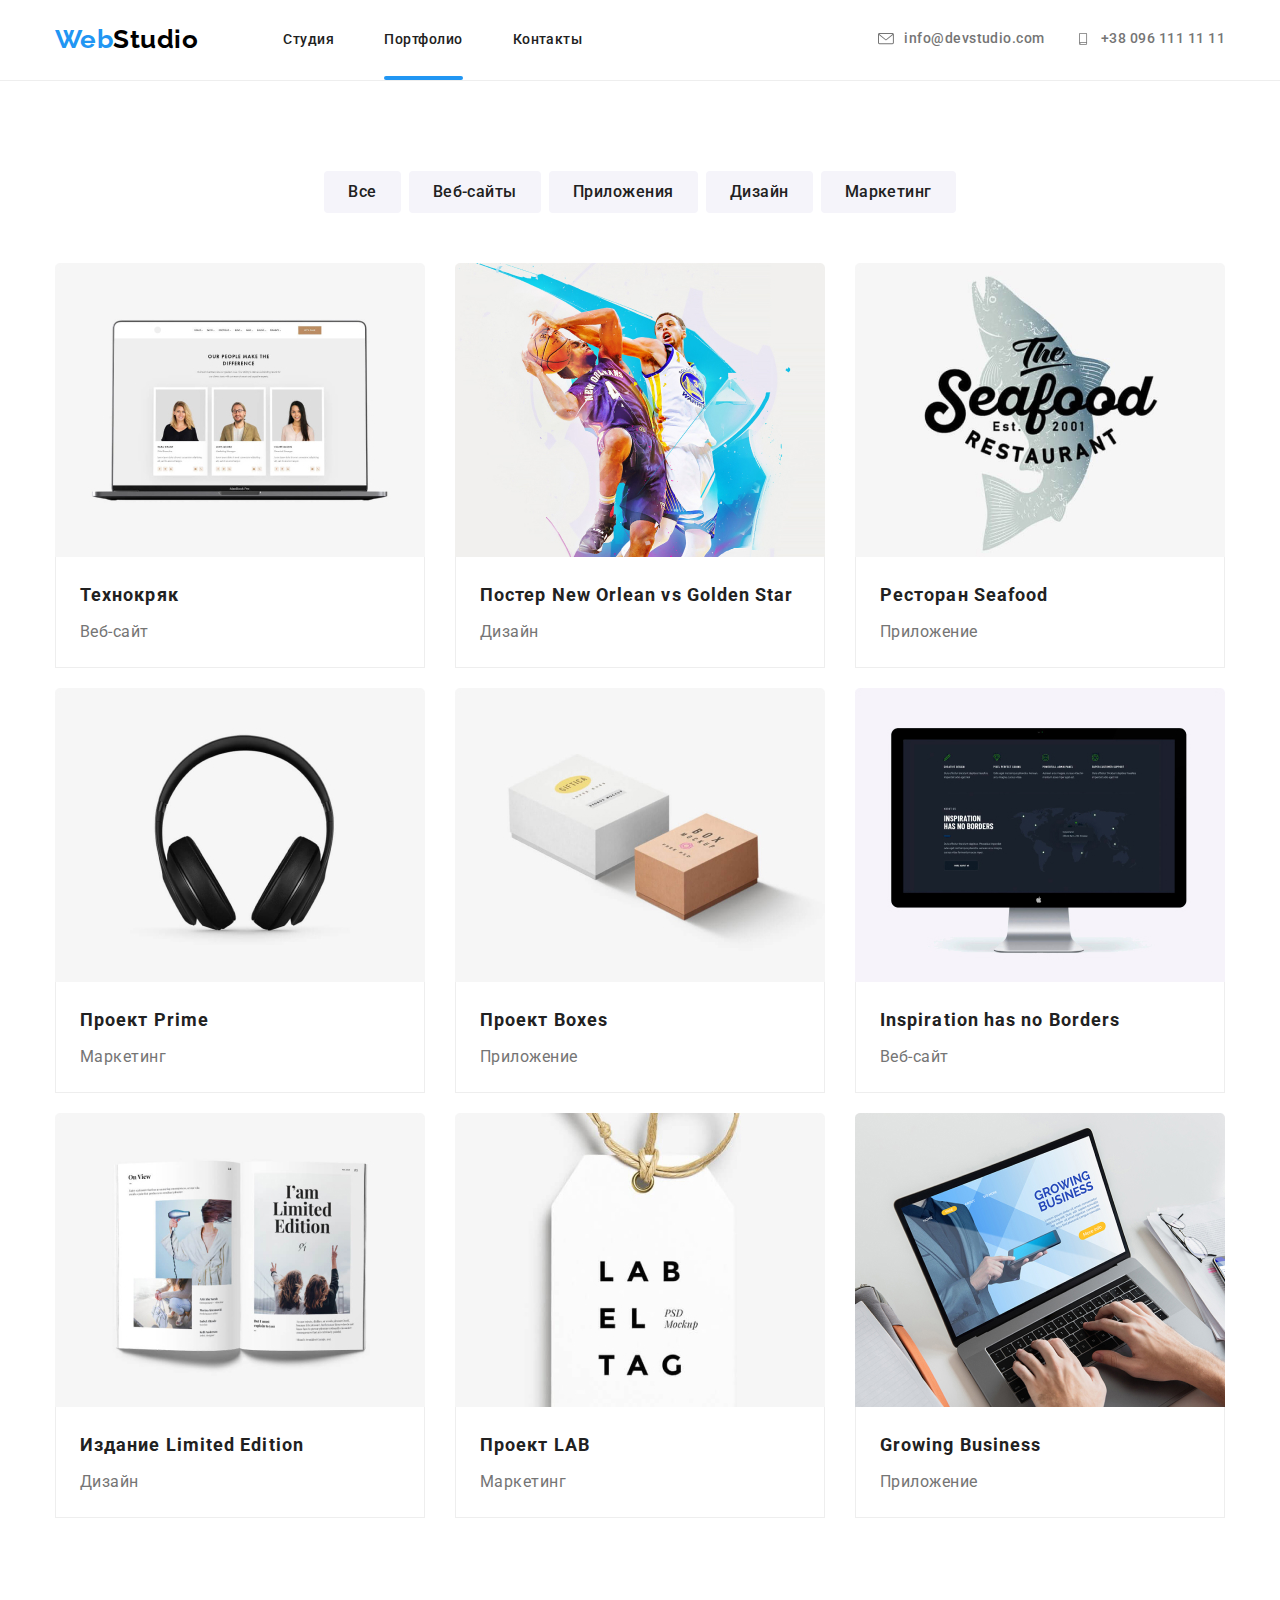
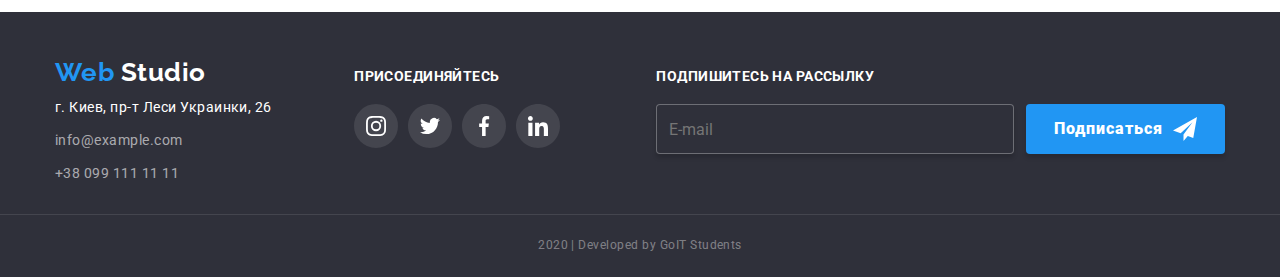
==== commit 976223c5: "ДЗ 4 ошибки" ====
--- a/portfolio.html
+++ b/portfolio.html
@@ -24,8 +24,22 @@
             
             <address class="contacts">
                 <ul>
-                    <li class="contacts-item"><a class="contacts-mail" href="mailto:info@devstudio.com">info@devstudio.com</a></li>
-                    <li><a class="contacts-tel" href="tel:+380961111111">+38 096 111 11 11</a></li>
+                    <li class="flex-secondary contacts-item">
+                        <div>
+                            <svg class="contacts-svg" >
+                                <use href="./image/symbol-defs.svg#icon-E-mail"></use>
+                            </svg>
+                        </div>
+                        <a class="contacts-mail" href="mailto:info@devstudio.com">info@devstudio.com</a>
+                    </li>
+                    <li class="flex-secondary contacts-item">
+                        <div>
+                            <svg class="contacts-svg" >
+                                <use href="./image/symbol-defs.svg#icon-Tel"></use>
+                            </svg>
+                        </div>
+                        <a class="contacts-tel" href="tel:+380961111111">+38 096 111 11 11</a>
+                    </li>
                 </ul>                              
             </address>
         </div>
@@ -45,22 +59,26 @@
                 <ul class="list flex-secondary">
                     <li class="item">
                         <a href="" class="list-link">
-                            <div class="techno">
+                            <div class="list-anime">
                                 <img src="./image/Portfolio/background-1.jpg" width="370" alt="Постер Технокряк">
-                                <p class="text-img">Технокряк это современная площадка распространения коронавируса. Компании используют эту платформу для цифрового шпионажа и атак на защищённые сервера конкурентов.</p>
-                            </div>
-                            
+                                <div class="text-img">
+                                    <p>Технокряк это современная площадка распространения коронавируса. Компании используют эту платформу для цифрового шпионажа и атак на защищённые сервера конкурентов.</p>
+                                </div>
+                            </div>
                             <div class="card-content">
                                 <h2 class="list-artical">Технокряк</h2>
                                 <p class="description">Веб-сайт</p>
-                            </div>
-                            
-                        </a>
-                    </li>
-                    <li class="item">
-                        <a href="" class="techno">
-                            <img src="./image/Portfolio/pic-2.jpg" width="370" alt="Постер New Orlean vs Golden Star">
-                            <p class="text-img">Технокряк это современная площадка распространения коронавируса. Компании используют эту платформу для цифрового шпионажа и атак на защищённые сервера конкурентов.</p>
+                            </div> 
+                        </a>
+                    </li>
+                    <li class="item">
+                        <a href="" class="list-link">
+                            <div class="list-anime">
+                                <img src="./image/Portfolio/pic-2.jpg" width="370" alt="Постер New Orlean vs Golden Star">
+                                <div class="text-img">
+                                    <p>Технокряк это современная площадка распространения коронавируса. Компании используют эту платформу для цифрового шпионажа и атак на защищённые сервера конкурентов.</p>
+                                </div>
+                            </div>
                             <div class="card-content">
                                 <h2 class="list-artical">Постер New Orlean vs Golden Star</h2>
                                 <p class="description">Дизайн</p>
@@ -70,9 +88,13 @@
                         
                     </li>
                     <li class="item">
-                        <a href="" class="techno">
-                            <img src="./image/Portfolio/pic-3.jpg" width="370" alt="Постер Seafood">
-                            <p class="text-img">Технокряк это современная площадка распространения коронавируса. Компании используют эту платформу для цифрового шпионажа и атак на защищённые сервера конкурентов.</p>
+                        <a href="" class="list-link">
+                            <div class="list-anime">
+                                <img src="./image/Portfolio/pic-3.jpg" width="370" alt="Постер Seafood">
+                                <div class="text-img">
+                                    <p>Технокряк это современная площадка распространения коронавируса. Компании используют эту платформу для цифрового шпионажа и атак на защищённые сервера конкурентов.</p>
+                                </div>
+                            </div>
                             <div class="card-content">
                                 <h2 class="list-artical">Ресторан Seafood</h2>
                                 <p class="description">Приложение</p>
@@ -81,9 +103,13 @@
                     
                     </li>
                     <li class="item">
-                        <a href="" class="techno">
-                            <img src="./image/Portfolio/pic-4.jpg" width="370" alt="Постер Prime">
-                            <p class="text-img">Технокряк это современная площадка распространения коронавируса. Компании используют эту платформу для цифрового шпионажа и атак на защищённые сервера конкурентов.</p>
+                        <a href="" class="list-link">
+                            <div class="list-anime">
+                                <img src="./image/Portfolio/pic-4.jpg" width="370" alt="Постер Prime">
+                                <div class="text-img">
+                                    <p>Технокряк это современная площадка распространения коронавируса. Компании используют эту платформу для цифрового шпионажа и атак на защищённые сервера конкурентов.</p>
+                                </div>
+                            </div>
                             <div class="card-content">
                                 <h2 class="list-artical">Проект Prime</h2>
                                 <p class="description">Маркетинг</p>
@@ -93,9 +119,13 @@
                         
                     </li>
                     <li class="item">
-                        <a href="" class="techno">
-                            <img src="./image/Portfolio/pic-5.jpg" width="370" alt="Постер Boxes">
-                            <p class="text-img">Технокряк это современная площадка распространения коронавируса. Компании используют эту платформу для цифрового шпионажа и атак на защищённые сервера конкурентов.</p>
+                        <a href="" class="list-link">
+                            <div class="list-anime">
+                                <img src="./image/Portfolio/pic-5.jpg" width="370" alt="Постер Boxes">
+                                <div class="text-img">
+                                    <p>Технокряк это современная площадка распространения коронавируса. Компании используют эту платформу для цифрового шпионажа и атак на защищённые сервера конкурентов.</p>
+                                </div>
+                            </div>
                             <div class="card-content">
                                 <h2 class="list-artical">Проект Boxes</h2>
                                 <p class="description">Приложение</p>
@@ -105,9 +135,13 @@
                         
                     </li>
                     <li class="item">
-                        <a href="" class="techno">
-                            <img src="./image/Portfolio/pic-6.jpg" width="370" alt="Постер Inspiration has no Borders">
-                            <p class="text-img">Технокряк это современная площадка распространения коронавируса. Компании используют эту платформу для цифрового шпионажа и атак на защищённые сервера конкурентов.</p>
+                        <a href="" class="list-link">
+                            <div class="list-anime">
+                                <img src="./image/Portfolio/pic-6.jpg" width="370" alt="Постер Inspiration has no Borders">
+                                <div class="text-img">
+                                    <p>Технокряк это современная площадка распространения коронавируса. Компании используют эту платформу для цифрового шпионажа и атак на защищённые сервера конкурентов.</p>
+                                </div>
+                            </div>
                             <div class="card-content">
                                 <h2 class="list-artical">Inspiration has no Borders</h2>
                                 <p class="description">Веб-сайт</p>
@@ -117,9 +151,11 @@
                         
                     </li>
                     <li class="item">
-                        <a href="" class="techno">
-                            <img src="./image/Portfolio/pic-7.jpg" width="370" alt="Постер Limited Edition">
-                            <p class="text-img">Технокряк это современная площадка распространения коронавируса. Компании используют эту платформу для цифрового шпионажа и атак на защищённые сервера конкурентов.</p>
+                        <a href="" class="list-link">
+                            <div class="list-anime">
+                                <img src="./image/Portfolio/pic-7.jpg" width="370" alt="Постер Limited Edition">
+                                <p class="text-img">Технокряк это современная площадка распространения коронавируса. Компании используют эту платформу для цифрового шпионажа и атак на защищённые сервера конкурентов.</p>
+                            </div>
                             <div class="card-content">
                                 <h2 class="list-artical">Издание Limited Edition</h2>
                                 <p class="description">Дизайн</p>
@@ -129,9 +165,11 @@
                         
                     </li>
                     <li class="item">
-                        <a href="" class="techno">
-                            <img src="./image/Portfolio/pic-8.jpg" width="370" alt="Постер LAB">
-                            <p class="text-img">Технокряк это современная площадка распространения коронавируса. Компании используют эту платформу для цифрового шпионажа и атак на защищённые сервера конкурентов.</p>
+                        <a href="" class="list-link">
+                            <div class="list-anime">
+                                <img src="./image/Portfolio/pic-8.jpg" width="370" alt="Постер LAB">
+                                <p class="text-img">Технокряк это современная площадка распространения коронавируса. Компании используют эту платформу для цифрового шпионажа и атак на защищённые сервера конкурентов.</p>
+                            </div>
                             <div class="card-content">
                                 <h2 class="list-artical">Проект LAB</h2>
                                 <p class="description">Маркетинг</p>
@@ -141,9 +179,11 @@
                         
                     </li>
                     <li class="item">
-                        <a href="" class="techno">
-                            <img src="./image/Portfolio/pic-9.jpg" width="370" alt="Постер Growing Business">
-                            <p class="text-img">Технокряк это современная площадка распространения коронавируса. Компании используют эту платформу для цифрового шпионажа и атак на защищённые сервера конкурентов.</p>
+                        <a href="" class="list-link">
+                            <div class="list-anime">
+                                <img src="./image/Portfolio/pic-9.jpg" width="370" alt="Постер Growing Business">
+                                <p class="text-img">Технокряк это современная площадка распространения коронавируса. Компании используют эту платформу для цифрового шпионажа и атак на защищённые сервера конкурентов.</p>
+                            </div>
                             <div class="card-content">
                                 <h2 class="list-artical">Growing Business</h2>
                                 <p class="description">Приложение</p>
--- a/css/styles.css
+++ b/css/styles.css
@@ -702,19 +702,17 @@
 
 
 
-/*.techno:hover,
-.techno:focus {
-    display: inline-flex;
+.list-anime {
     position: relative;
+    overflow: hidden;
+}
+
+
+.text-img {
+    /*display: inline-block;*/
+    
+    position: absolute;
     opacity: 0.9;
-}*/
-
-
-
-.text-img {
-    /*content: "";*/
-    /*position: absolute;*/
-   /* opacity: 0;*/
     width: 370px;
     height: 294px;
     top: 0;
@@ -724,18 +722,31 @@
     padding-top: 63px;
     padding-left: 24px;
     padding-right: 24px;
-   /* background-color: var(--accent-color);
-    background-size: 100% 100%;*/
-
-    display: none;
+    background-color: var(--accent-color);
+    background-size: 370px 294px;
+    border-top-left-radius: 4px;
+    border-top-right-radius: 4px;
+
+    /*display: none;*/
     
     font-weight: 400;
     font-size: 18px;
     line-height: 1.6;
     color: #FFFFFF;
 
-    /*transition: transform 250ms cubic-bezier(0.4, 0, 0.2, 1);*/
-
+    transform: translateY(100%);
+    transition: transform 250ms cubic-bezier(0.4, 0, 0.2, 1);
+}
+
+.item:hover .text-img,
+.item:focus .text-img  {
+    /*opacity: 0.9;*/
+    overflow: hidden;
+    transform: translateY(0);
+}
+
+.list-link {
+    display: inline-block;
 }
 
 /*.text-img::before {
@@ -795,19 +806,21 @@
     margin-bottom: 0;
 }
 
-.list .item:focus,
-.list .item:hover {
-    box-shadow: 1px 4px 6px rgba(0, 0, 0, 0.16), 0px 4px 4px rgba(0, 0, 0, 0.06), 0px 1px 1px rgba(0, 0, 0, 0.12);
-}
-
-/*.item:focus .list-link {
+/*.item:hover,
+.item:focus {
     box-shadow: 1px 4px 6px rgba(0, 0, 0, 0.16), 0px 4px 4px rgba(0, 0, 0, 0.06), 0px 1px 1px rgba(0, 0, 0, 0.12);
 }*/
+
+.item:hover .list-link,
+.item:focus .list-link {
+    box-shadow: 1px 4px 6px rgba(0, 0, 0, 0.16), 0px 4px 4px rgba(0, 0, 0, 0.06), 0px 1px 1px rgba(0, 0, 0, 0.12);
+}
+
 
 .list a:hover,
 .list a:focus {
     color: var(--secondary-text-color);
-    
+       
 }
 
 .list img {
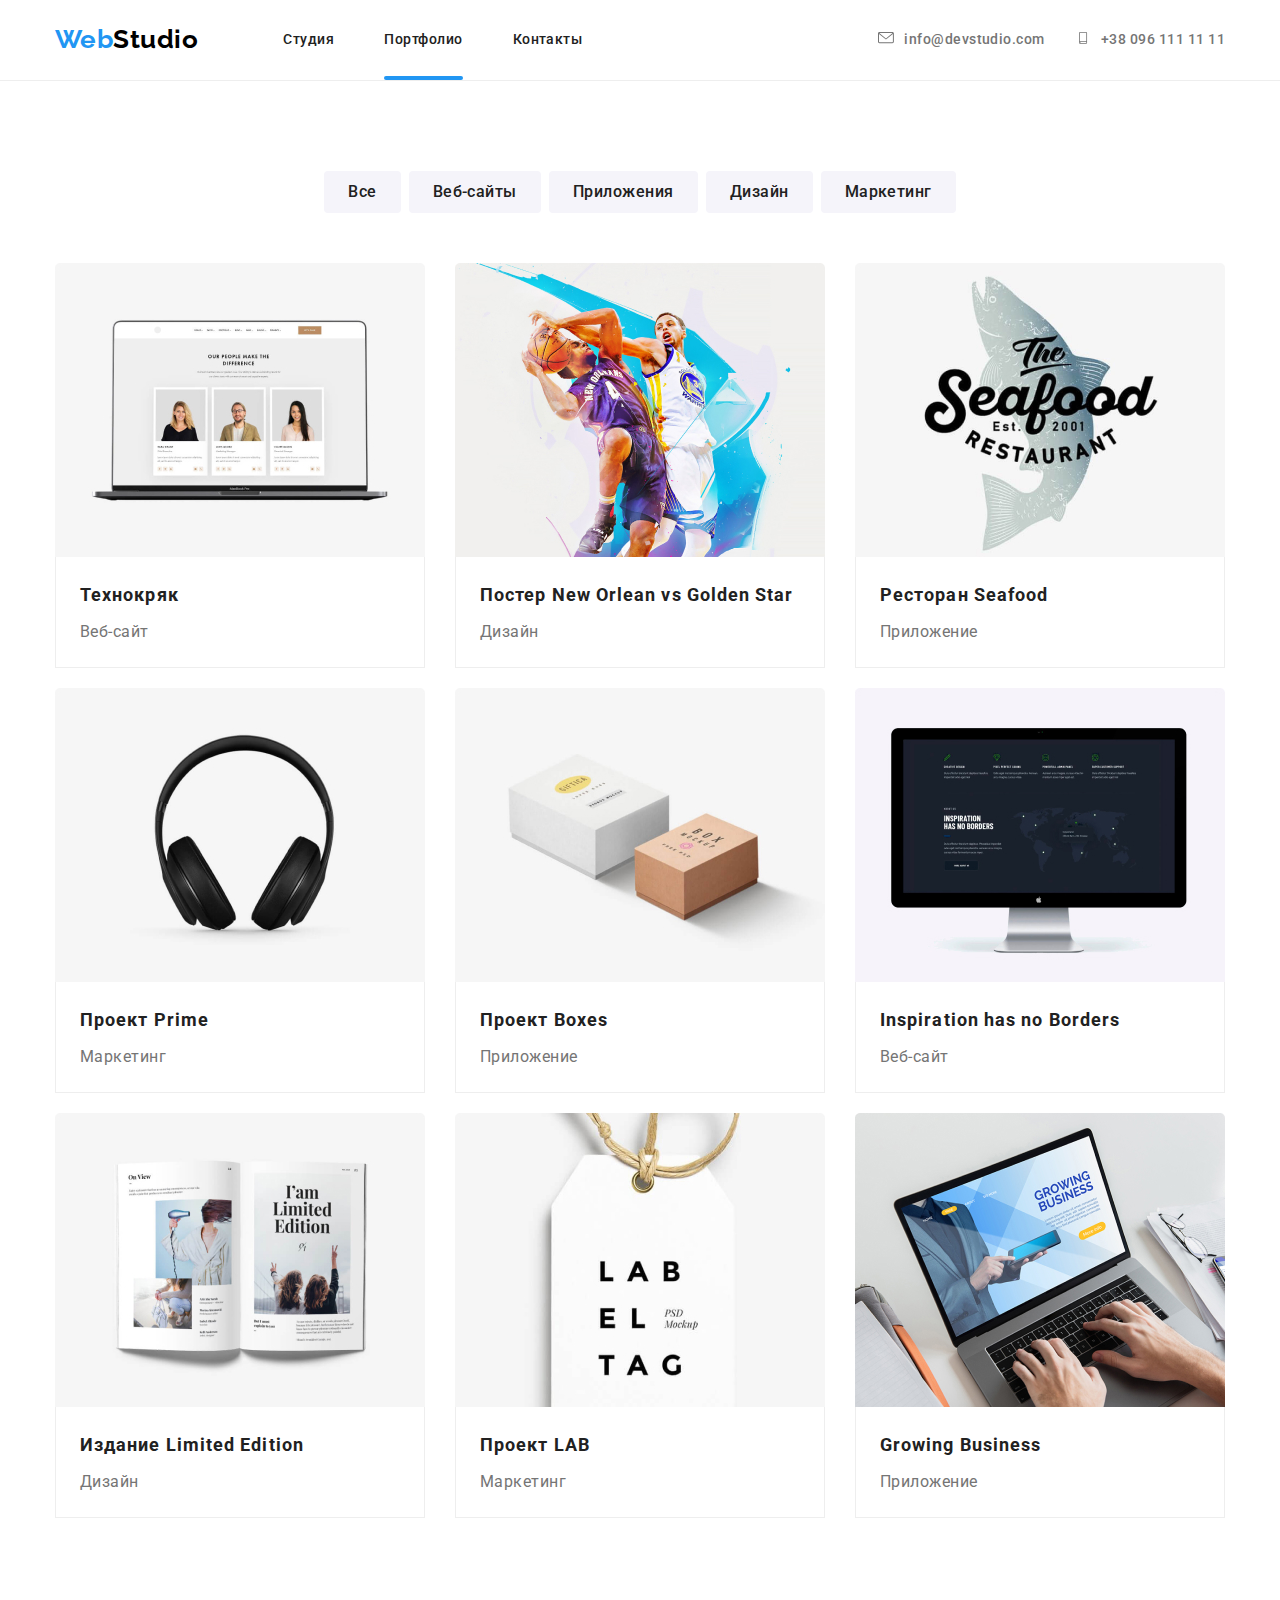
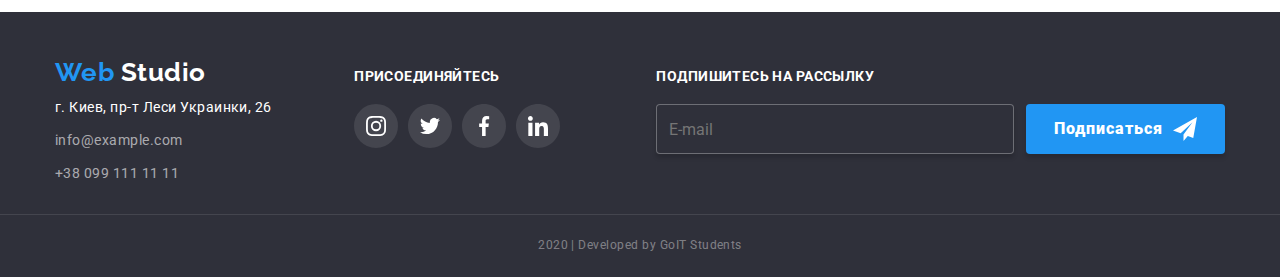
==== commit 780fc2e9: "ДЗ 4 ошибки +" ====
--- a/portfolio.html
+++ b/portfolio.html
@@ -25,20 +25,24 @@
             <address class="contacts">
                 <ul>
                     <li class="flex-secondary contacts-item">
-                        <div>
-                            <svg class="contacts-svg" >
-                                <use href="./image/symbol-defs.svg#icon-E-mail"></use>
-                            </svg>
-                        </div>
-                        <a class="contacts-mail" href="mailto:info@devstudio.com">info@devstudio.com</a>
+                       
+                        <a class="contacts-mail" href="mailto:info@devstudio.com">
+                            <div>
+                                <svg class="contacts-svg" >
+                                    <use href="./image/symbol-defs.svg#icon-E-mail"></use>
+                                </svg>
+                            </div>
+                            info@devstudio.com</a>
                     </li>
                     <li class="flex-secondary contacts-item">
-                        <div>
-                            <svg class="contacts-svg" >
-                                <use href="./image/symbol-defs.svg#icon-Tel"></use>
-                            </svg>
-                        </div>
-                        <a class="contacts-tel" href="tel:+380961111111">+38 096 111 11 11</a>
+                        <a class="contacts-tel" href="tel:+380961111111">
+                            <div>
+                                <svg class="contacts-svg" >
+                                    <use href="./image/symbol-defs.svg#icon-Tel"></use>
+                                </svg>
+                            </div>
+                            +38 096 111 11 11
+                        </a>
                     </li>
                 </ul>                              
             </address>
--- a/css/styles.css
+++ b/css/styles.css
@@ -181,8 +181,8 @@
     
 }
 
-.contacts-item:hover .contacts-svg,
-.contacts-item:focus .contacts-svg  {
+.contacts a:hover .contacts-svg,
+.contacts a:focus .contacts-svg  {
     --color2: var(--accent-color);
     --color4: var(--accent-color);
 }
@@ -719,7 +719,7 @@
     left: 0;
     margin-top: 0;
     margin-bottom: 0;
-    padding-top: 63px;
+    padding-top: 47px;
     padding-left: 24px;
     padding-right: 24px;
     background-color: var(--accent-color);
@@ -746,7 +746,7 @@
 }
 
 .list-link {
-    display: inline-block;
+    display: block;
 }
 
 /*.text-img::before {
@@ -811,8 +811,8 @@
     box-shadow: 1px 4px 6px rgba(0, 0, 0, 0.16), 0px 4px 4px rgba(0, 0, 0, 0.06), 0px 1px 1px rgba(0, 0, 0, 0.12);
 }*/
 
-.item:hover .list-link,
-.item:focus .list-link {
+.list-link:hover,
+.list-link:focus {
     box-shadow: 1px 4px 6px rgba(0, 0, 0, 0.16), 0px 4px 4px rgba(0, 0, 0, 0.06), 0px 1px 1px rgba(0, 0, 0, 0.12);
 }
 
